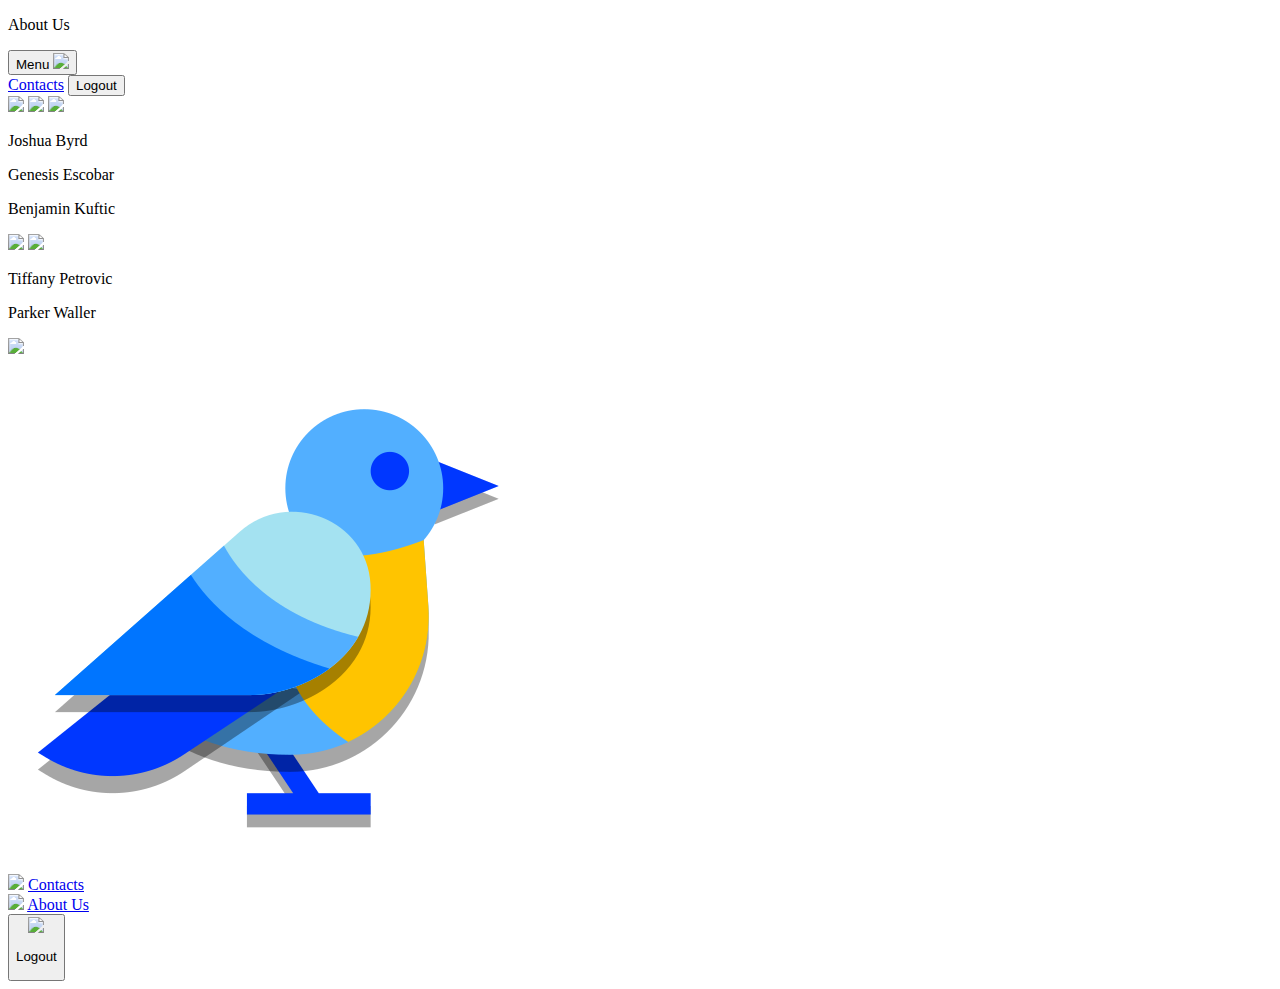
==== about.html @ 3765f3c5 "Created about us page" ====
<!DOCTYPE html>
<html>
<head>
  <script type="text/javascript" src="js/code.js"></script>
  <meta charset="utf-8" />
  <link rel="icon" href="/favicon.ico" />
  <meta name="viewport" content="width=device-width, initial-scale=1" />
  <meta name="theme-color" content="#000000" />
  <title>About</title>
  <link rel="stylesheet" href="https://fonts.googleapis.com/css?family=Abel%3A400"/>
  <link rel="stylesheet" href="https://fonts.googleapis.com/css?family=Source+Sans+Pro%3A400%2C500%2C600"/>
  <link rel="stylesheet" href="https://fonts.googleapis.com/css?family=Montserrat%3A500"/>
  <link rel="stylesheet" href="https://fonts.googleapis.com/css?family=Poppins%3A400%2C500%2C600"/>
  <link rel="stylesheet" href="./css/about.css"/>
</head>
<body>
<div class="about-us-body">
  <div class="center-frame">
    <!-- top body -->
    <div class="top-bar">
      <p class="about-us-title">About Us</p>
      <div class="dropdown">
        <button class="dropbtn">Menu  
          <img class="arrow-down" src="./images/down-arrow.png" />
        </button>
        <div class="dropdown-content">
          <a href="contacts.html">Contacts</a>
          <button class="logout-option" onclick="doLogout()">Logout</button>
        </div>
      </div>
    </div>
    <!-- team images and names-->
    <div class="top-circle-row">
      <img class="ellipse-image" src="./images/photo-circle.png"/>
      <img class="ellipse-image" src="./images/photo-circle.png"/>
      <img class="ellipse-image" src="./images/photo-circle.png"/>
    </div>
    <div class="top-name-row">
      <p class="team-name">Joshua Byrd</p>
      <p class="team-name" id="gen-name">Genesis Escobar</p>
      <p class="team-name">Benjamin Kuftic</p>
    </div>
    <div class="bottom-circle-row">
      <img class="ellipse-image" src="./images/photo-circle.png"/>
      <img class="ellipse-image" src="./images/photo-circle.png"/>
    </div>
    <div class="bottom-name-row">
      <p class="team-name-2">Tiffany Petrovic</p>
      <p class="team-name-2">Parker Waller</p>
    </div>
  </div>

  <!-- side navigation bar-->
  <div class="side-bar">
    <div class="side-frame">
      <img class="option-rectangle" src="./images/side-bar-rectangle.png"/>
      <div class="side-options-frame">
        <a href="index.html" class="ref-icon"><img class="birdie-icon" alt="birdie icon"
          src="./images/birdie.png" /></a>
        <div class="side-options-frame2">
          <div class="contacts-frame">
            <img class="contacts-icon" src="./images/contacts-icon.png"/>
            <a  href="contacts.html" class="contacts-phrase">Contacts</a>
          </div>
          <div class="about-frame">
            <img class="about-icon" src="./images/about-us-icon.png"/>
            <a  href="about.html"  class="about-us-phrase">About Us</a>
          </div>
        </div>
        <button class="logout-group" onclick="doLogout()">
          <div class="logout-icon-frame">
            <img class="logout-icon" src="./images/logout-icon.png" />
          </div>
          <p class="logout-phrase">Logout</p>
        </button>
      </div>
    </div>
  </div>
</div>
</body>
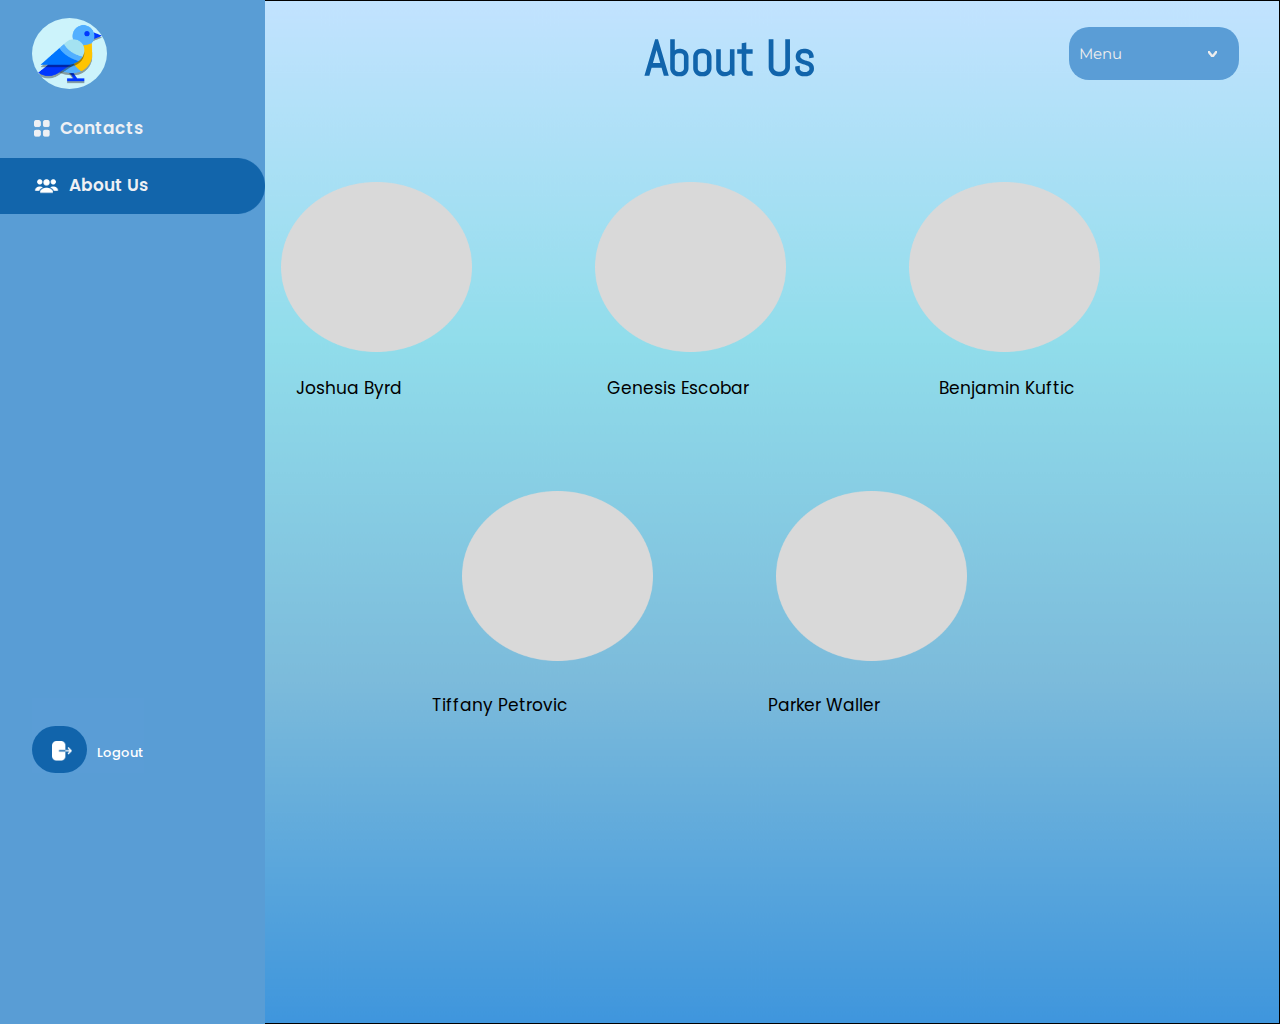
==== commit 40a8b4db: "Css dimension changes and styling changes" ====
--- a/about.html
+++ b/about.html
@@ -63,7 +63,7 @@
             <a  href="contacts.html" class="contacts-phrase">Contacts</a>
           </div>
           <div class="about-frame">
-            <img class="about-icon" src="./images/about-us-icon.png"/>
+            <img class="about-icon" src="./images/people.png"/>
             <a  href="about.html"  class="about-us-phrase">About Us</a>
           </div>
         </div>
--- a/css/about.css
+++ b/css/about.css
@@ -0,0 +1,382 @@
+
+html {
+	font-size:62.5%;
+}
+* {
+	margin: 0;
+	padding: 0;
+}
+ul, li {
+	list-style: none;
+}
+input {
+	border: none;
+}
+body {
+  width: 100%;
+}
+
+.about-us-body {
+  width: 100%;
+  height: 102.4rem;
+  position: relative;
+  overflow: hidden;
+  background-color: #ffffff;
+}
+
+.center-frame {
+  box-sizing: border-box;
+  padding: 2% 5% 40% 20%;
+  width: 100%;
+  height: 102.4rem;
+  position: absolute;
+  left: 0;
+  top: 0;
+  align-items: center;
+  display: flex;
+  flex-direction: column;
+  border: solid 0.1rem #000000;
+  background-size: 100% 100%;
+  background-repeat: no-repeat;
+  background-position: center;
+  background-image: url('../images/blue-gradient.png');
+  background-color: #ffffff;
+}
+.top-bar {
+  margin: 0rem 0rem 9.2rem 32.5rem;
+  width: calc(100% - 32.5rem);
+  display: flex;
+  align-items: flex-start;
+  flex-shrink: 0;
+}
+.about-us-title {
+  margin-left: 10%;
+  margin-right: 40%;
+  text-align: center;
+  font-size: 5rem;
+  font-weight: 900;
+  line-height: 1.275;
+  color: #1164ab;
+  font-family: Abel, 'Source Sans Pro';
+  white-space: nowrap;
+  flex-shrink: 0;
+}
+
+.dropbtn {
+  font-size: 1.5rem;
+  font-weight: 400;
+  line-height: 1.2175;
+  color: #eeeeee;
+  font-family: Montserrat, 'Source Sans Pro';
+  white-space: nowrap;
+  display: flex;
+  padding: 1.8rem 2.2rem 1.7rem 1rem;
+  align-items: center;
+  background-color: #5a9dd6;
+  border-radius: 2rem;
+  flex-shrink: 0;
+  border: none;
+}
+
+/* The container <div> - needed to position the dropdown content */
+.dropdown {
+  position: relative;
+  display: inline-block;
+}
+
+/* Dropdown Content (Hidden by Default) */
+.dropdown-content {
+  display: none;
+  position: absolute;
+  background-color: #ccf3fb;
+  min-width: 170px;
+  box-shadow: 0px 8px 16px 0px rgba(0,0,0,0.2);
+  z-index: 1;
+  border-radius: 1rem;
+}
+
+/* Links inside the dropdown */
+.dropdown-content a {
+  font-family: Montserrat, 'Source Sans Pro';
+  font-size: 1.5rem;
+  font-weight: 300;
+  color: black;
+  padding: 12px 16px;
+  text-decoration: none;
+  display: block;
+  border-radius: 1rem 1rem 0rem 0rem;
+}
+
+.dropdown-content button {
+  font-family: Montserrat, 'Source Sans Pro';
+  font-size: 1.5rem;
+  font-weight: 300;
+  color: black;
+  padding: 12px 100px 12px 16px;
+  display: block;
+  border: none;
+  border-radius: 0rem 0rem 1rem 1rem;
+  background-color: #ccf3fb;
+}
+
+/* Change color of dropdown links on hover */
+.dropdown-content a:hover {
+  background-color: #55a3dc;
+}
+
+.dropdown-content button:hover {
+  background-color: #55a3dc;
+}
+
+/* Show the dropdown menu on hover */
+.dropdown:hover .dropdown-content {
+  display: block;
+}
+
+/* Change the background color of the dropdown button when the dropdown content is shown */
+.dropdown:hover .dropbtn {
+  background-color: #035195;
+}
+
+.arrow-down {
+  margin-left: 8.5rem;
+  margin-top: 0.0643rem;
+  width: 0.9941rem;
+  height: 0.5357rem;
+  object-fit: contain;
+  vertical-align: top;
+  flex-shrink: 0;
+}
+
+.top-circle-row {
+  margin: 0rem 15.9rem 2.4rem 0rem;
+  display: flex;
+  align-items: center;
+  flex-shrink: 0;
+  margin-left: 20%;
+}
+
+.ellipse-image {
+  margin-right: 12.3rem;
+  width: 19.1rem;
+  height: 17rem;
+  object-fit: contain;
+  vertical-align: top;
+  flex-shrink: 0;
+}
+
+.top-name-row {
+  margin: 0rem 15rem 8.9rem 7rem;
+  right: 10%;
+  display: flex;
+  align-items: center;
+  flex-shrink: 0;
+  margin-left: 25%;
+
+}
+
+.team-name {
+  margin-right: 19rem;
+  text-align: center;
+  font-size: 1.7rem;
+  font-weight: 400;
+  line-height: 1.5;
+  color: #000000;
+  font-family: Poppins, 'Source Sans Pro';
+  white-space: nowrap;
+  flex-shrink: 0;
+}
+
+#gen-name {
+  margin-left: 15px;
+}
+
+.bottom-circle-row {
+  margin: 0rem 30.4rem 3.2rem 12.3rem;
+  width: calc(100% - 42.7rem);
+  display: flex;
+  align-items: center;
+  flex-shrink: 0;
+  margin-left: 30%;
+
+}
+
+.bottom-name-row {
+  margin: 0rem 20rem 0rem 16rem;
+  display: flex;
+  align-items: center;
+  flex-shrink: 0;
+  margin-left: 25%;
+
+}
+
+.team-name-2 {
+  margin-right: 20rem;
+  text-align: center;
+  font-size: 1.7rem;
+  font-weight: 400;
+  line-height: 1.5;
+  color: #000000;
+  font-family: Poppins, 'Source Sans Pro';
+  white-space: nowrap;
+  flex-shrink: 0;
+}
+
+.side-bar {
+  width: 26.5187rem;
+  height: 100%;
+  display: block;
+  position: relative;
+  left: 0;
+  top: 0;
+  align-items: flex-end;
+}
+.side-frame {
+  margin-right: 0.0003rem;
+  box-sizing: border-box;
+  width: 26.5184rem;
+  height: 102.4711rem;
+  overflow: auto;
+  /*disables horizontal scroll*/
+  position: fixed;
+  /*scroll bar stays in place when user is scrolling*/
+  background-color: #599dd5;
+}
+
+.option-rectangle {
+  width: 26.5rem;
+  height: 5.6rem;
+  position: absolute;
+  left: 0;
+  top: 15.7996rem;
+  object-fit: contain;
+  vertical-align: top;
+}
+.side-options-frame {
+  width: 100%;
+  height: 96.5745rem;
+  position: absolute;
+  left: 3.2015rem;
+  top: 1.7996rem;
+}
+
+.birdie-icon {
+  margin: 0rem 1rem 2.708rem 0rem;
+  width: 7.5rem;
+  height: 7.1rem;
+  object-fit: contain;
+  vertical-align: top;
+  flex-shrink: 0;
+  background-color: #ccf3fb;
+  border-radius: 50%;
+}
+
+.side-options-frame2 {
+  padding-bottom: 50rem;
+  width: 10.8515rem;
+  display: flex;
+  flex-direction: column;
+}
+
+.contacts-frame {
+  margin-bottom: 3.1022rem;
+  box-sizing: border-box;
+  padding-left: 0.1669rem;
+  width: 100%;
+  display: flex;
+  align-items: center;
+}
+.contacts-icon {
+  margin: 0rem 1.017rem 0rem 0rem;
+  width: 1.6678rem;
+  height: 1.6678rem;
+  object-fit: contain;
+  vertical-align: top;
+  flex-shrink: 0;
+}
+.contacts-phrase {
+  font-size: 1.7003rem;
+  font-weight: 600;
+  line-height: 1.4999999439;
+  color: #eef0f4;
+  font-family: Poppins, 'Source Sans Pro';
+  white-space: nowrap;
+  flex-shrink: 0;
+  text-decoration: none;
+}
+.about-frame {
+  margin-right: 0.2508rem;
+  box-sizing: border-box;
+  padding-left: 0.1668rem;
+  width: calc(100% - 0.2508rem);
+  display: flex;
+  align-items: center;
+}
+.about-icon {
+  margin: 0rem 1rem 0rem 0rem;
+  width: 2.5rem;
+  height: 2.5rem;
+  object-fit: contain;
+  vertical-align: top;
+  flex-shrink: 0;
+}
+.about-us-phrase {
+  font-size: 1.7rem;
+  font-weight: 600;
+  line-height: 1.5;
+  color: #eef0f4;
+  font-family: Poppins, 'Source Sans Pro';
+  white-space: nowrap;
+  flex-shrink: 0;
+  text-decoration: none;
+}
+
+.about-us-phrase:hover , .contacts-phrase:hover{
+  color: black;
+  cursor: pointer;
+}
+
+.logout-group {
+  display: flex;
+  align-items: left;
+  flex-shrink: 0;
+  background-color: #5a9dd6;
+  border: none;
+}
+
+.logout-group:hover {
+  cursor: pointer;
+}
+
+.logout-icon-frame {
+  margin-top: 25%;
+  box-sizing: border-box;
+  padding: 1.5rem 1.5rem 0.9rem 2rem;
+  height: 100%;
+  background-color: #1164ab;
+  border-radius: 2.5504rem;
+  flex-shrink: 0;
+}
+.logout-icon {
+  width: 2rem;
+  height: 2rem;
+  object-fit: contain;
+  vertical-align: center;
+}
+
+.logout-phrase {
+  margin-left: 1rem;
+  margin-top: 40%;
+  text-align: center;
+  font-size: 1.3rem;
+  font-weight: 500;
+  line-height: 1.5;
+  color: #ffffff;
+  font-family: Poppins, 'Source Sans Pro';
+  white-space: nowrap;
+  flex-shrink: 0;
+}
+
+.logout-phrase:hover {
+  color: black;
+}
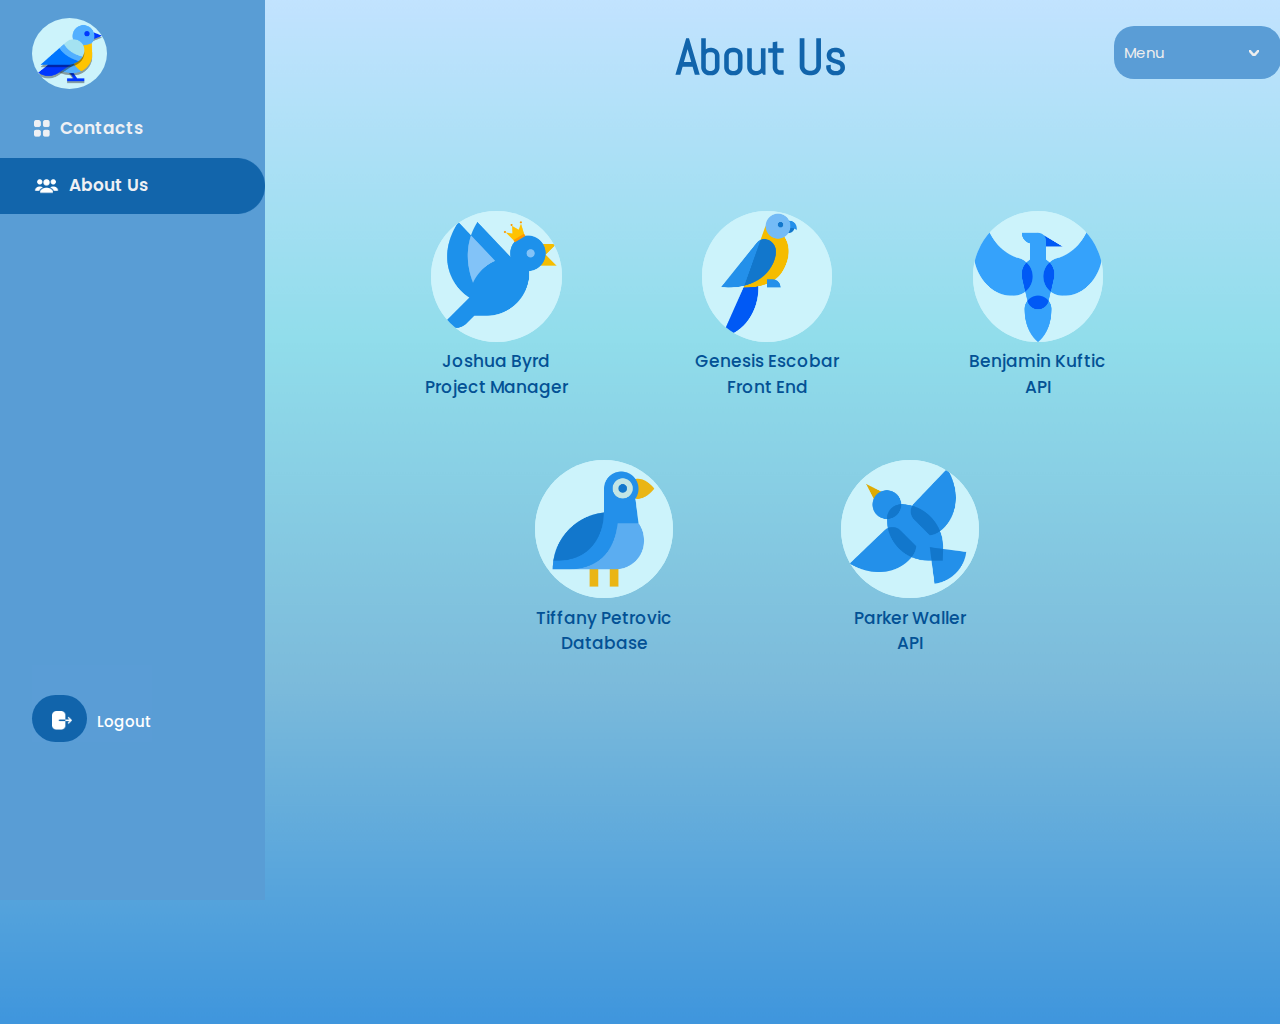
==== commit e94680fe: "Adjusted about us images + more styling changes" ====
--- a/about.html
+++ b/about.html
@@ -30,26 +30,20 @@
       </div>
     </div>
     <!-- team images and names-->
-    <div class="top-circle-row">
-      <img class="ellipse-image" src="./images/photo-circle.png"/>
-      <img class="ellipse-image" src="./images/photo-circle.png"/>
-      <img class="ellipse-image" src="./images/photo-circle.png"/>
+    <div class = "circle-container">
+      <div class="grid-container">
+        <div class="member-item"><img class="ellipse-image" src="images/dove.png"><br>Joshua Byrd<br>Project Manager</div>
+        <div class="member-item"><img class="ellipse-image" src="images/parrot.png"><br>Genesis Escobar<br>Front End</div>
+        <div class="member-item"><img class="ellipse-image" src="images/phoenix.png"><br>Benjamin Kuftic<br>API</div>
+      </div> 
     </div>
-    <div class="top-name-row">
-      <p class="team-name">Joshua Byrd</p>
-      <p class="team-name" id="gen-name">Genesis Escobar</p>
-      <p class="team-name">Benjamin Kuftic</p>
+    <div class = "circle-container">
+      <div class="grid-container2">
+        <div class="member-item"><img class="ellipse-image" src="images/puffin.png"><br>Tiffany Petrovic<br>Database</div>
+        <div class="member-item"><img class="ellipse-image" src="images/top-view-bird.png"><br>Parker Waller<br>API</div>
+      </div> 
     </div>
-    <div class="bottom-circle-row">
-      <img class="ellipse-image" src="./images/photo-circle.png"/>
-      <img class="ellipse-image" src="./images/photo-circle.png"/>
-    </div>
-    <div class="bottom-name-row">
-      <p class="team-name-2">Tiffany Petrovic</p>
-      <p class="team-name-2">Parker Waller</p>
-    </div>
-  </div>
-
+   
   <!-- side navigation bar-->
   <div class="side-bar">
     <div class="side-frame">
--- a/css/about.css
+++ b/css/about.css
@@ -35,13 +35,12 @@
   align-items: center;
   display: flex;
   flex-direction: column;
-  border: solid 0.1rem #000000;
   background-size: 100% 100%;
   background-repeat: no-repeat;
   background-position: center;
   background-image: url('../images/blue-gradient.png');
-  background-color: #ffffff;
-}
+}
+
 .top-bar {
   margin: 0rem 0rem 9.2rem 32.5rem;
   width: calc(100% - 32.5rem);
@@ -49,9 +48,10 @@
   align-items: flex-start;
   flex-shrink: 0;
 }
+
 .about-us-title {
-  margin-left: 10%;
-  margin-right: 40%;
+  margin-left: 15%;
+  margin-right: 42%;
   text-align: center;
   font-size: 5rem;
   font-weight: 900;
@@ -67,7 +67,7 @@
   font-weight: 400;
   line-height: 1.2175;
   color: #eeeeee;
-  font-family: Montserrat, 'Source Sans Pro';
+  font-family: Poppins, 'Source Sans Pro';
   white-space: nowrap;
   display: flex;
   padding: 1.8rem 2.2rem 1.7rem 1rem;
@@ -97,10 +97,10 @@
 
 /* Links inside the dropdown */
 .dropdown-content a {
-  font-family: Montserrat, 'Source Sans Pro';
+  font-family: Poppins, 'Source Sans Pro';
   font-size: 1.5rem;
   font-weight: 300;
-  color: black;
+  color: #034075;
   padding: 12px 16px;
   text-decoration: none;
   display: block;
@@ -108,11 +108,11 @@
 }
 
 .dropdown-content button {
-  font-family: Montserrat, 'Source Sans Pro';
+  font-family: Poppins, 'Source Sans Pro';
   font-size: 1.5rem;
   font-weight: 300;
-  color: black;
-  padding: 12px 100px 12px 16px;
+  color: #034075;
+  padding: 12px 110px 12px 16px;
   display: block;
   border: none;
   border-radius: 0rem 0rem 1rem 1rem;
@@ -148,97 +148,60 @@
   flex-shrink: 0;
 }
 
-.top-circle-row {
-  margin: 0rem 15.9rem 2.4rem 0rem;
-  display: flex;
-  align-items: center;
-  flex-shrink: 0;
-  margin-left: 20%;
-}
-
-.ellipse-image {
-  margin-right: 12.3rem;
-  width: 19.1rem;
-  height: 17rem;
-  object-fit: contain;
-  vertical-align: top;
-  flex-shrink: 0;
-}
-
-.top-name-row {
-  margin: 0rem 15rem 8.9rem 7rem;
-  right: 10%;
-  display: flex;
-  align-items: center;
-  flex-shrink: 0;
-  margin-left: 25%;
-
-}
-
-.team-name {
-  margin-right: 19rem;
+/* grid w/images and names */
+.grid-container {
+  display: grid;
+  grid-template-columns: 33% 33% 33%;
+  grid-gap: 10px;
+  padding: 10px;
+  margin-left: 100px;
+  margin-right: 50px;
+}
+
+.grid-container2 {
+  display: grid;
+  grid-template-columns: 40% 40%;
+  grid-gap: 30px;
+  padding: 10px;
+  margin-left: 200px;
+  margin-right: 50px;
+}
+
+.member-item {
   text-align: center;
   font-size: 1.7rem;
-  font-weight: 400;
+  font-weight: 500;
   line-height: 1.5;
-  color: #000000;
-  font-family: Poppins, 'Source Sans Pro';
-  white-space: nowrap;
-  flex-shrink: 0;
-}
-
-#gen-name {
-  margin-left: 15px;
-}
-
-.bottom-circle-row {
-  margin: 0rem 30.4rem 3.2rem 12.3rem;
-  width: calc(100% - 42.7rem);
-  display: flex;
-  align-items: center;
-  flex-shrink: 0;
-  margin-left: 30%;
-
-}
-
-.bottom-name-row {
-  margin: 0rem 20rem 0rem 16rem;
-  display: flex;
-  align-items: center;
-  flex-shrink: 0;
-  margin-left: 25%;
-
-}
-
-.team-name-2 {
-  margin-right: 20rem;
-  text-align: center;
-  font-size: 1.7rem;
-  font-weight: 400;
-  line-height: 1.5;
-  color: #000000;
-  font-family: Poppins, 'Source Sans Pro';
-  white-space: nowrap;
-  flex-shrink: 0;
+  color: #035195;
+  font-family: Poppins, 'Source Sans Pro';
+  padding: 20px 0;
+}
+
+.ellipse-image {
+  width: 50%;
+  height: auto;
+  border-radius: 50%;
+  background-color: #ccf3fb;
 }
 
 .side-bar {
   width: 26.5187rem;
   height: 100%;
   display: block;
-  position: relative;
+  position: fixed;
   left: 0;
   top: 0;
   align-items: flex-end;
 }
+
 .side-frame {
   margin-right: 0.0003rem;
   box-sizing: border-box;
   width: 26.5184rem;
-  height: 102.4711rem;
-  overflow: auto;
+  height: 100%;
+  overflow: hidden;
   /*disables horizontal scroll*/
-  position: fixed;
+  position: absolute;
   /*scroll bar stays in place when user is scrolling*/
   background-color: #599dd5;
 }
@@ -252,6 +215,7 @@
   object-fit: contain;
   vertical-align: top;
 }
+
 .side-options-frame {
   width: 100%;
   height: 96.5745rem;
@@ -272,7 +236,6 @@
 }
 
 .side-options-frame2 {
-  padding-bottom: 50rem;
   width: 10.8515rem;
   display: flex;
   flex-direction: column;
@@ -305,7 +268,6 @@
   text-decoration: none;
 }
 .about-frame {
-  margin-right: 0.2508rem;
   box-sizing: border-box;
   padding-left: 0.1668rem;
   width: calc(100% - 0.2508rem);
@@ -338,10 +300,13 @@
 
 .logout-group {
   display: flex;
-  align-items: left;
+  align-items: center;
   flex-shrink: 0;
   background-color: #5a9dd6;
   border: none;
+  position: absolute;
+  bottom: 25%;
+  margin-right: 5%;
 }
 
 .logout-group:hover {
@@ -363,12 +328,11 @@
   object-fit: contain;
   vertical-align: center;
 }
-
 .logout-phrase {
   margin-left: 1rem;
-  margin-top: 40%;
+  margin-top: 30%;
   text-align: center;
-  font-size: 1.3rem;
+  font-size: 1.5rem;
   font-weight: 500;
   line-height: 1.5;
   color: #ffffff;
